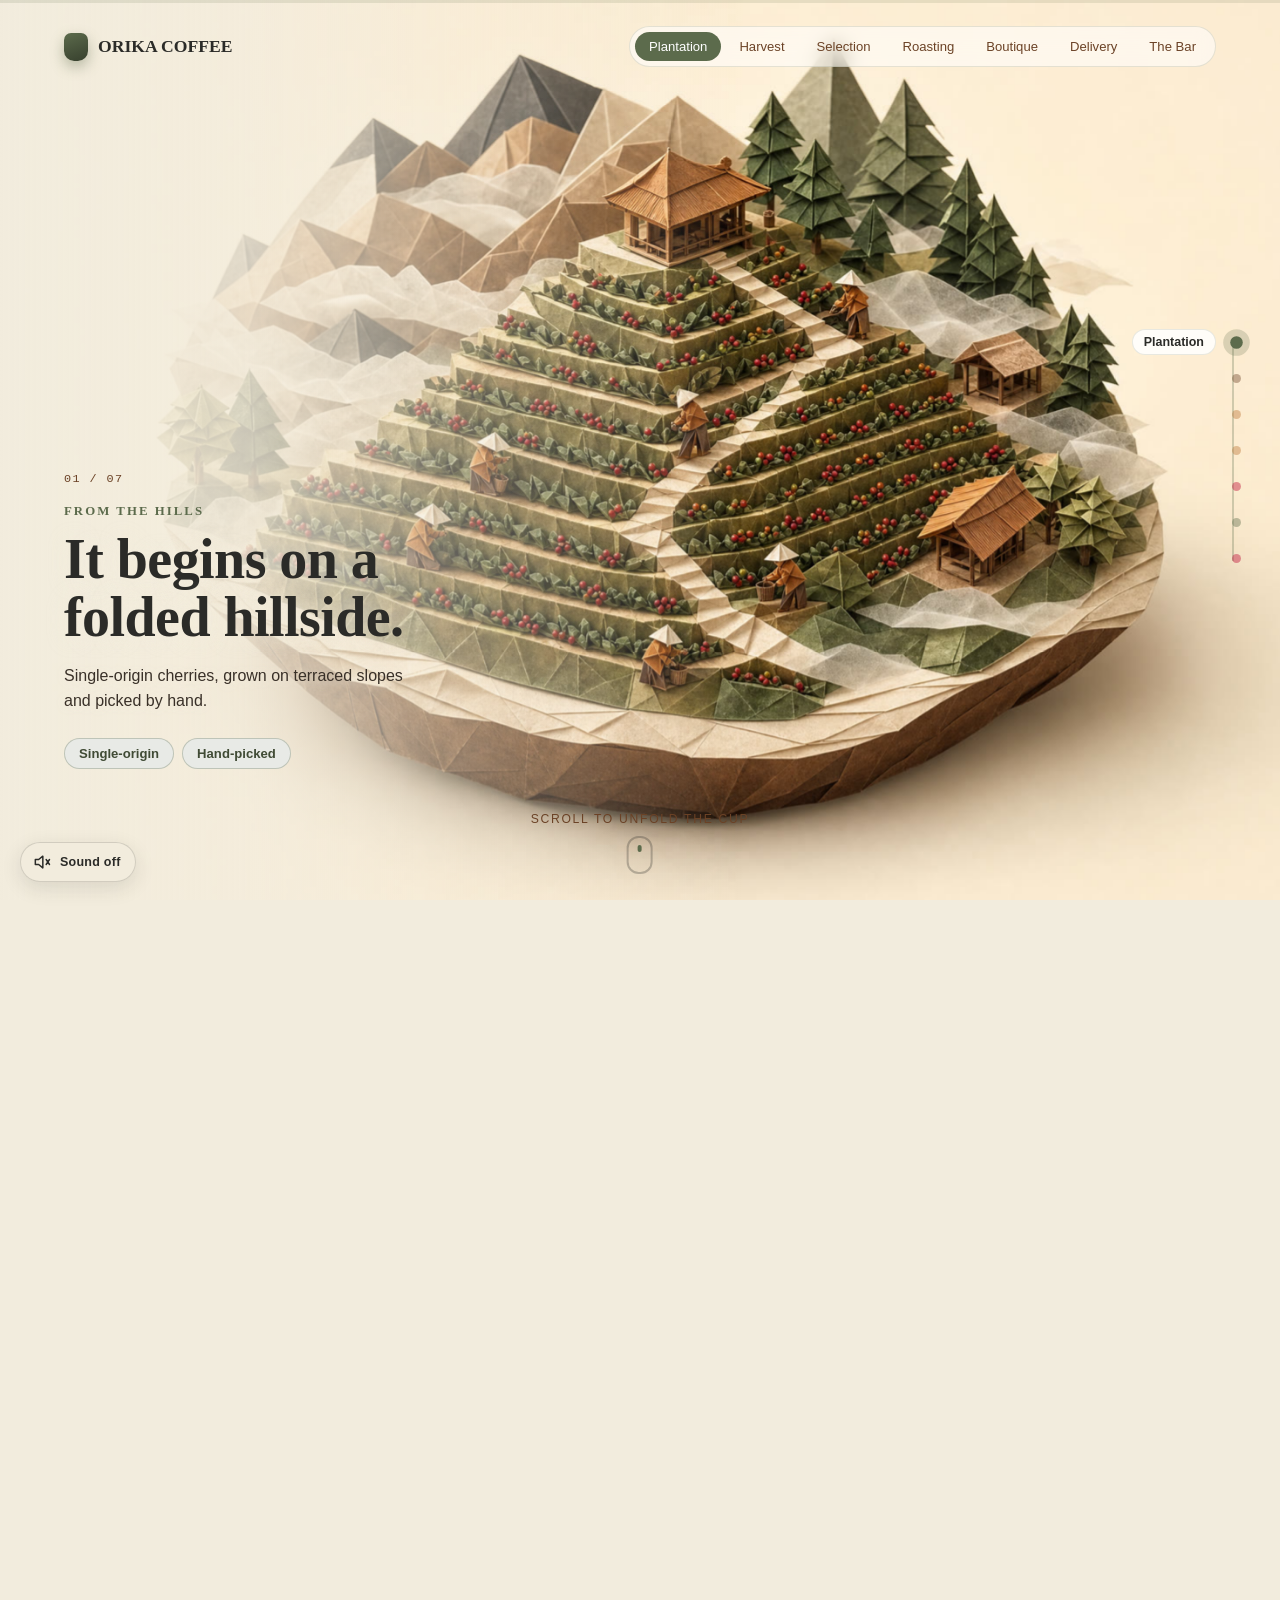
==== index.html @ 5b4b2de7 "ORIKA COFFEE — scroll-driven origami coffee world Scroll-scrubbed camera flight through 7 origami-pa" ====
<!doctype html>
<html lang="en">
<head>
  <meta charset="utf-8" />
  <meta name="viewport" content="width=device-width, initial-scale=1, viewport-fit=cover" />
  <title>ORIKA COFFEE — unfold the cup</title>
  <meta name="description" content="Scroll to fly through the paper world of ORIKA COFFEE — from a folded hillside to the last cup." />
  <style>
    /* Washi-cream theme — matches the scene background so posters sit seamlessly. */
    :root, .sw-root {
      --sw-bg: #F2ECDD;          /* washi cream == scene background */
      --sw-ink: #2B2B28;         /* charcoal sumi */
      --sw-ink-soft: #6B4226;    /* roasted umber, softened for secondary text */
      --sw-accent: #B87333;      /* kissaten copper — per-section accents override */
      --sw-font-display: 'Hiragino Mincho ProN', 'Yu Mincho', Georgia, 'Times New Roman', serif;
      --sw-font-body: -apple-system, BlinkMacSystemFont, 'Segoe UI', Helvetica, Arial, sans-serif;
    }
    html, body { margin: 0; background: var(--sw-bg); }
  </style>
</head>
<body>
  <div id="top"></div>
  <div id="world"></div>

  <script src="scrub-engine.js"></script>
  <script src="audio-layer.js"></script>
  <script>
    mountScrollWorld(document.getElementById('world'), {
      brand: { name: 'ORIKA COFFEE', href: '#top' },
      hint: 'scroll to unfold the cup',
      nav: true,
      atmosphere: true,
      diveScroll: 1.35,
      connScroll: 0.9,
      sections: [
        {
          id: 'plantation', label: 'Plantation',
          still: 'assets/plantation.jpg', clip: 'assets/vid/plantation.mp4',
          accent: '#5C6B4C', scroll: 1.7, linger: 0.4,
          eyebrow: 'From the hills',
          title: 'It begins on a folded hillside.',
          body: 'Single-origin cherries, grown on terraced slopes and picked by hand.',
          tags: ['Single-origin', 'Hand-picked'],
        },
        {
          id: 'harvest', label: 'Harvest',
          still: 'assets/harvest.jpg', clip: 'assets/vid/harvest.mp4',
          accent: '#6B4226',
          eyebrow: 'Harvest & dry',
          title: 'Sun-dried, raked by hand.',
          body: 'Every cherry laid out and turned like a garden, until it is ready.',
          tags: ['Sun-dried', 'Small-batch'],
        },
        {
          id: 'selection', label: 'Selection',
          still: 'assets/selection.jpg', clip: 'assets/vid/selection.mp4',
          accent: '#B87333',
          eyebrow: 'Grain selection',
          title: 'Only the finest beans pass.',
          body: 'Each bean weighed under the loupe; the rest slide quietly away.',
          tags: ['Hand-sorted', 'Graded'],
        },
        {
          id: 'roasting', label: 'Roasting',
          still: 'assets/roasting.jpg', clip: 'assets/vid/roasting.mp4',
          accent: '#B87333',
          eyebrow: 'The roast',
          title: 'Roasted to the first crack.',
          body: 'A copper drum, careful heat, a profile tuned bean by bean.',
          tags: ['Copper-drum', 'Fresh-roasted'],
        },
        {
          id: 'boutique', label: 'Boutique',
          still: 'assets/boutique.jpg', clip: 'assets/vid/boutique.mp4',
          accent: '#BC002D',
          eyebrow: 'The boutique',
          title: 'A small shop in Tokyo.',
          body: 'Weighed to order behind the noren, folded into a crane-marked bag.',
          tags: ['Weighed to order', 'Tokyo'],
        },
        {
          id: 'delivery', label: 'Delivery',
          still: 'assets/delivery.jpg', clip: 'assets/vid/delivery.mp4',
          accent: '#5C6B4C',
          eyebrow: 'To your door',
          title: 'It unfolds at your door.',
          body: 'Carried by hand across the city, still fragrant when it arrives.',
          tags: ['City delivery', 'Fresh daily'],
        },
        {
          id: 'bar', label: 'The Bar',
          still: 'assets/bar.jpg', clip: 'assets/vid/bar.mp4',
          accent: '#BC002D', scroll: 1.9, linger: 0.5,
          eyebrow: 'The last cup',
          title: 'Unfold the cup.',
          body: 'A slow pour-over, blooming open like paper. This is ORIKA.',
          tags: [],
          cta: { primary: { label: 'Find your roast', href: '#top' },
                 secondary: { label: 'Visit the bar', href: '#top' } },
        },
      ],
      connectors: [
        'assets/vid/conn1.mp4',
        'assets/vid/conn2.mp4',
        'assets/vid/conn3.mp4',
        'assets/vid/conn4.mp4',
        'assets/vid/conn5.mp4',
        'assets/vid/conn6.mp4',
      ],
    });

    // Ambient audio: continuous music bed + per-scene soundscape (crossfades with the
    // active section). Muted until the visitor clicks the speaker toggle (autoplay policy).
    mountAudioLayer({
      bed: 'assets/audio/bed.mp3',
      bedVolume: 0.11, sceneVolume: 0.72,
      scenes: [
        { id: 'plantation', src: 'assets/audio/plantation.mp3' },
        { id: 'harvest',    src: 'assets/audio/harvest.mp3' },
        { id: 'selection',  src: 'assets/audio/selection.mp3' },
        { id: 'roasting',   src: 'assets/audio/roasting.mp3' },
        { id: 'boutique',   src: 'assets/audio/boutique.mp3' },
        { id: 'delivery',   src: 'assets/audio/delivery.mp3' },
        { id: 'bar',        src: 'assets/audio/bar.mp3' },
      ],
    });
  </script>
</body>
</html>
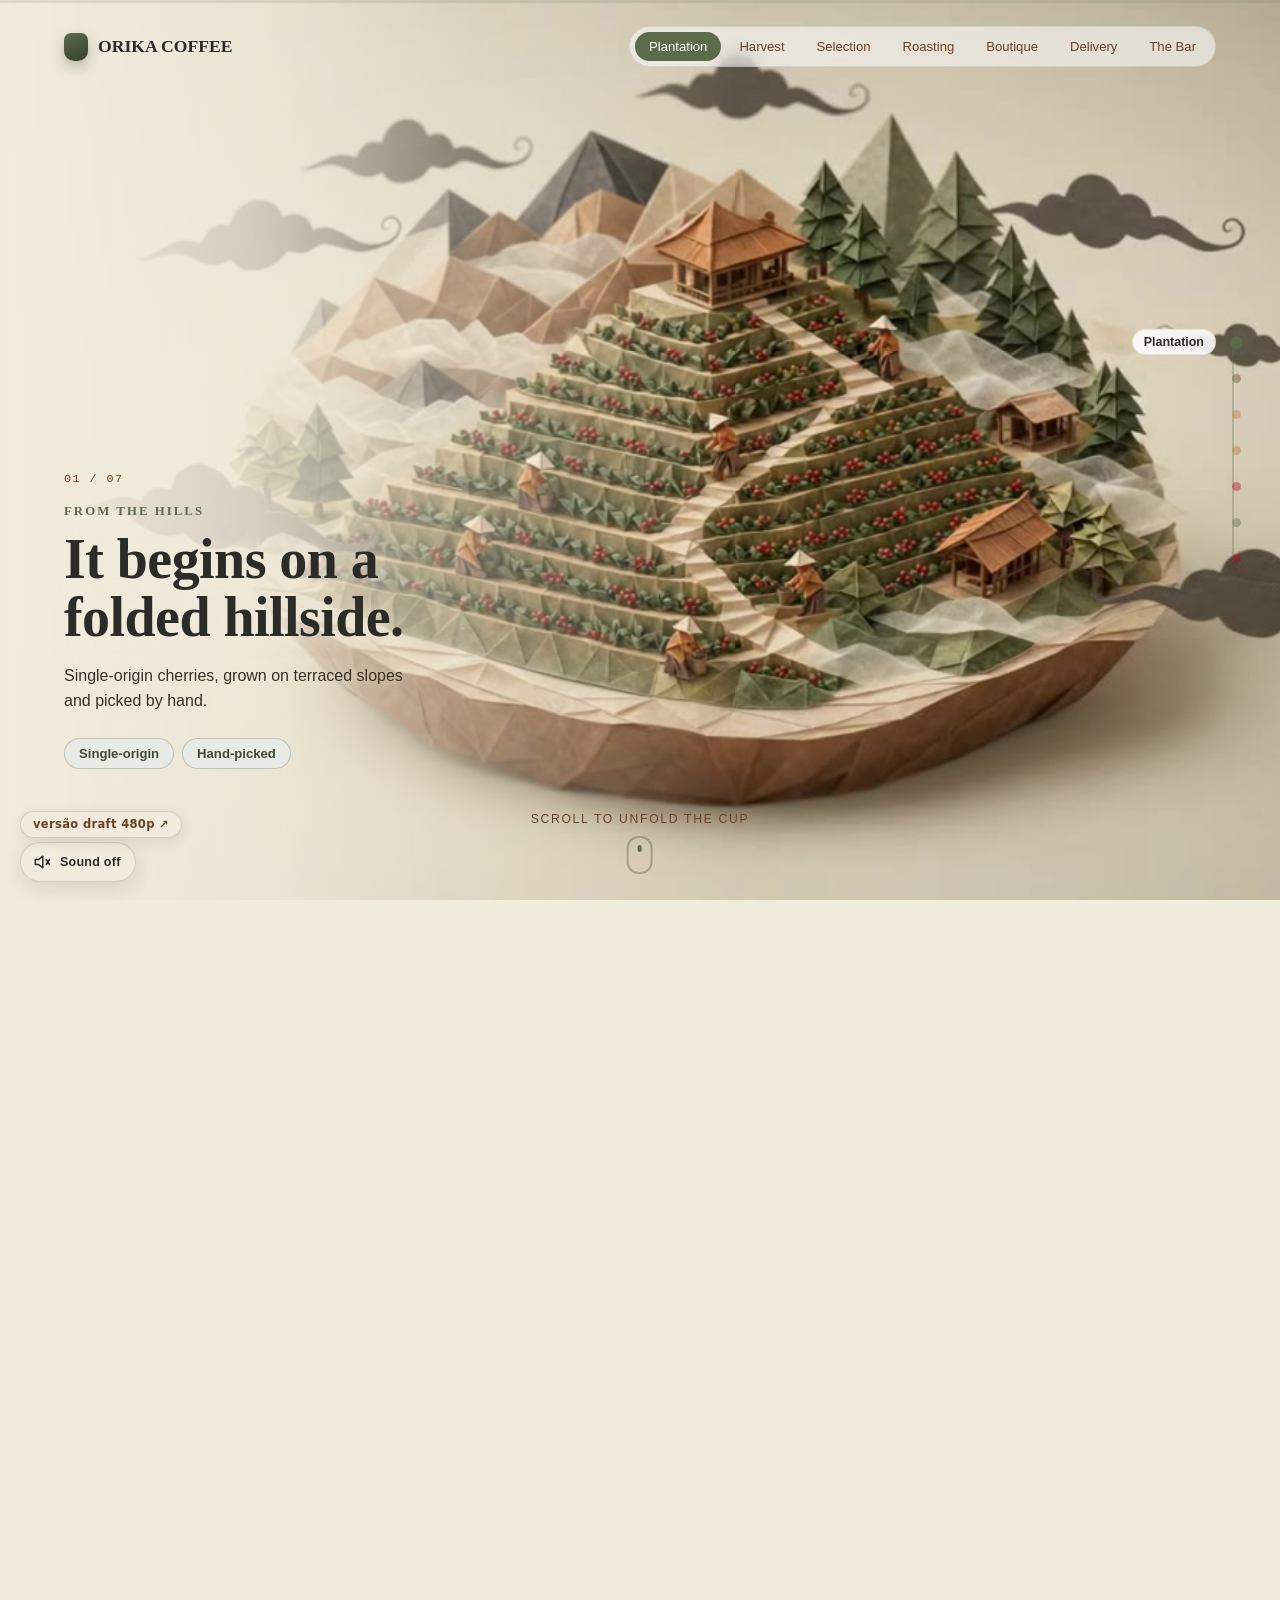
==== commit 181178c9: "Versão Veo 3.1 no root; Higgsfield 480p movida para /draft - 13 clipes re-renderizados no Veo 3.1 (F" ====
--- a/index.html
+++ b/index.html
@@ -31,7 +31,7 @@
       nav: true,
       atmosphere: true,
       diveScroll: 1.35,
-      connScroll: 0.9,
+      connScroll: 1.2,
       sections: [
         {
           id: 'plantation', label: 'Plantation',
@@ -125,5 +125,17 @@
       ],
     });
   </script>
+
+  <a class="sw-verlink" href="/draft" title="Ver a versão de rascunho (Higgsfield 480p)">versão draft 480p&nbsp;↗</a>
+  <style>
+    .sw-verlink{position:fixed;left:20px;bottom:calc(62px + env(safe-area-inset-bottom));z-index:60;
+      font:600 11.5px/1 -apple-system,BlinkMacSystemFont,system-ui,sans-serif;letter-spacing:.03em;
+      text-decoration:none;color:#6B4226;background:color-mix(in srgb,#F2ECDD 82%,transparent);
+      -webkit-backdrop-filter:blur(8px);backdrop-filter:blur(8px);padding:7px 12px;border-radius:999px;
+      border:1px solid color-mix(in srgb,#6B4226 20%,transparent);box-shadow:0 4px 14px rgba(43,43,40,.10);
+      transition:transform .15s ease,background .2s ease;}
+    .sw-verlink:hover{transform:translateY(-1px);background:color-mix(in srgb,#F2ECDD 95%,transparent);}
+    @media (max-width:860px){ .sw-verlink{bottom:calc(64px + env(safe-area-inset-bottom));} }
+  </style>
 </body>
 </html>
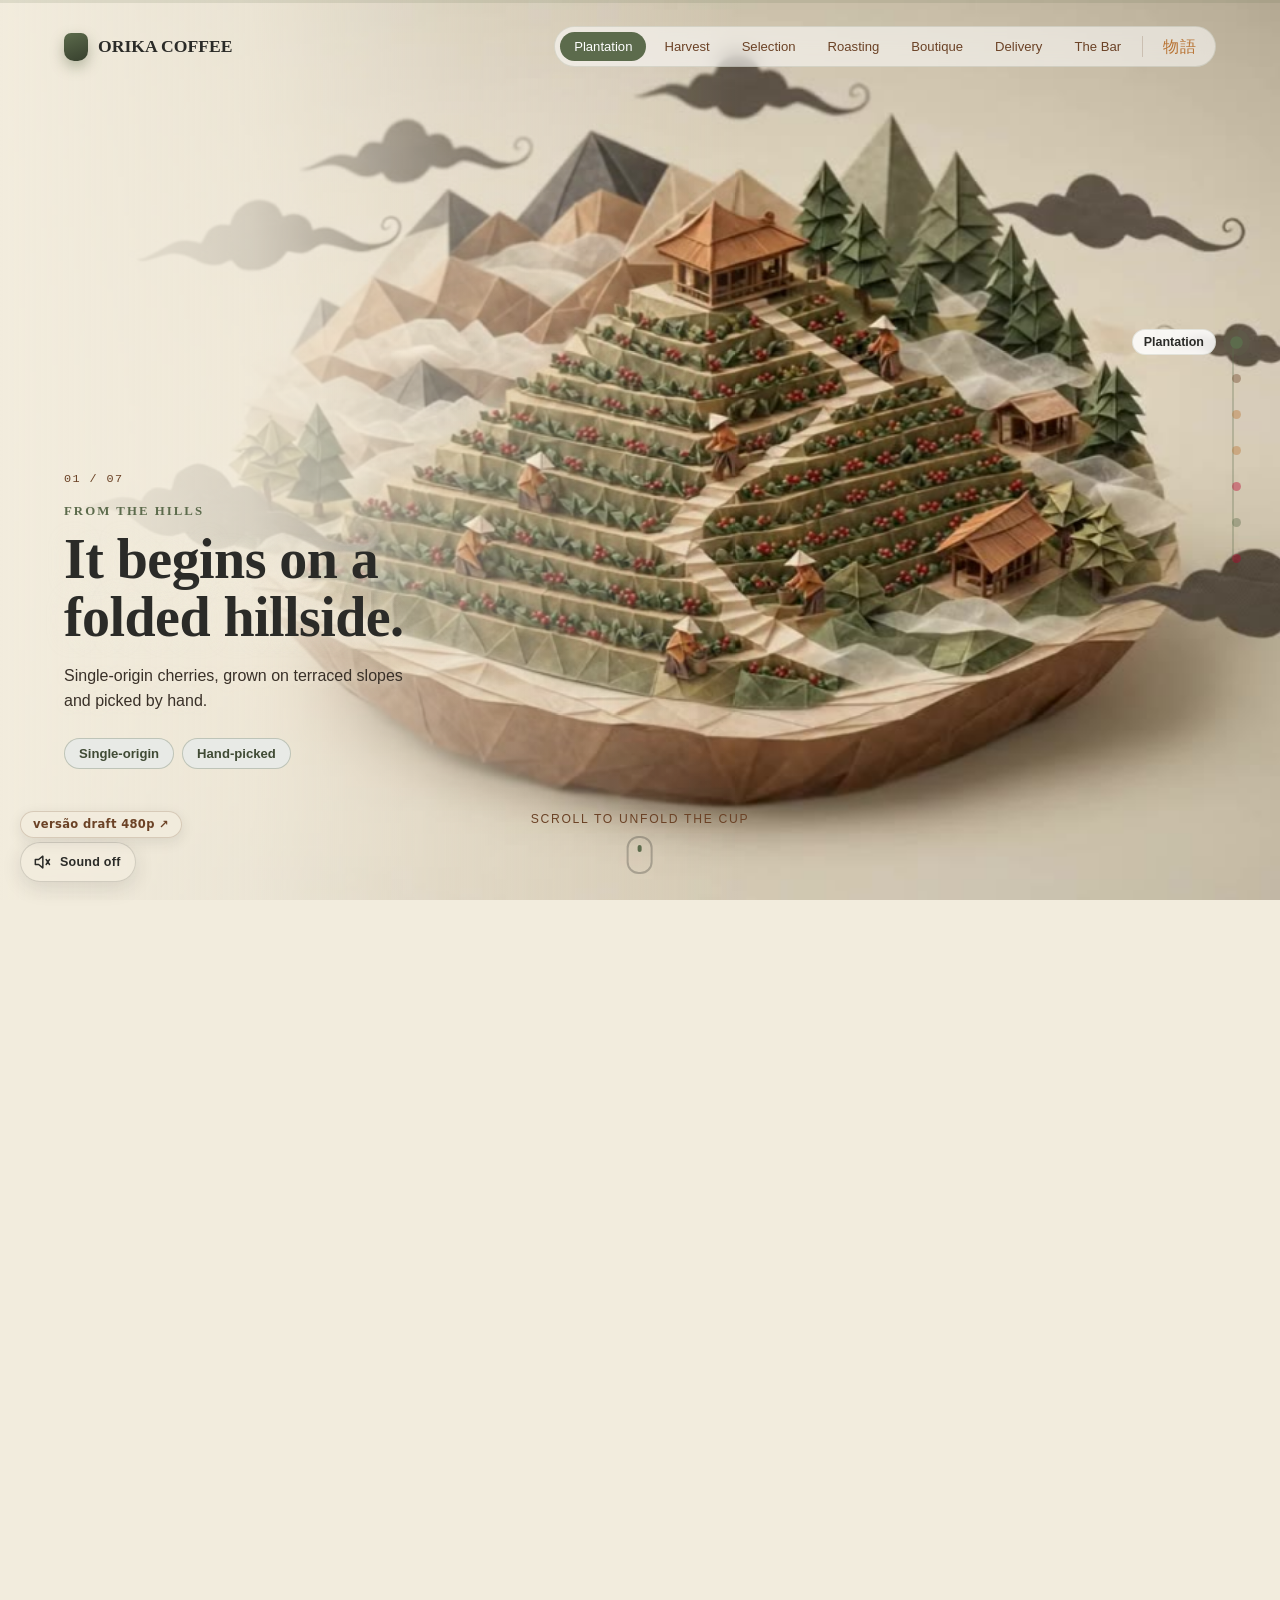
==== commit 3b455b4b: "Adiciona link 物語 (Brand Story) ao fim da nav da experiencia - Anexado por fora do motor, com classe " ====
--- a/index.html
+++ b/index.html
@@ -35,7 +35,7 @@
       sections: [
         {
           id: 'plantation', label: 'Plantation',
-          still: 'assets/plantation.jpg', clip: 'assets/vid/plantation.mp4',
+          still: 'assets/plantation.jpg?v=veo1', clip: 'assets/vid/plantation.mp4?v=veo1',
           accent: '#5C6B4C', scroll: 1.7, linger: 0.4,
           eyebrow: 'From the hills',
           title: 'It begins on a folded hillside.',
@@ -44,7 +44,7 @@
         },
         {
           id: 'harvest', label: 'Harvest',
-          still: 'assets/harvest.jpg', clip: 'assets/vid/harvest.mp4',
+          still: 'assets/harvest.jpg?v=veo1', clip: 'assets/vid/harvest.mp4?v=veo1',
           accent: '#6B4226',
           eyebrow: 'Harvest & dry',
           title: 'Sun-dried, raked by hand.',
@@ -53,7 +53,7 @@
         },
         {
           id: 'selection', label: 'Selection',
-          still: 'assets/selection.jpg', clip: 'assets/vid/selection.mp4',
+          still: 'assets/selection.jpg?v=veo1', clip: 'assets/vid/selection.mp4?v=veo1',
           accent: '#B87333',
           eyebrow: 'Grain selection',
           title: 'Only the finest beans pass.',
@@ -62,7 +62,7 @@
         },
         {
           id: 'roasting', label: 'Roasting',
-          still: 'assets/roasting.jpg', clip: 'assets/vid/roasting.mp4',
+          still: 'assets/roasting.jpg?v=veo1', clip: 'assets/vid/roasting.mp4?v=veo1',
           accent: '#B87333',
           eyebrow: 'The roast',
           title: 'Roasted to the first crack.',
@@ -71,7 +71,7 @@
         },
         {
           id: 'boutique', label: 'Boutique',
-          still: 'assets/boutique.jpg', clip: 'assets/vid/boutique.mp4',
+          still: 'assets/boutique.jpg?v=veo1', clip: 'assets/vid/boutique.mp4?v=veo1',
           accent: '#BC002D',
           eyebrow: 'The boutique',
           title: 'A small shop in Tokyo.',
@@ -80,7 +80,7 @@
         },
         {
           id: 'delivery', label: 'Delivery',
-          still: 'assets/delivery.jpg', clip: 'assets/vid/delivery.mp4',
+          still: 'assets/delivery.jpg?v=veo1', clip: 'assets/vid/delivery.mp4?v=veo1',
           accent: '#5C6B4C',
           eyebrow: 'To your door',
           title: 'It unfolds at your door.',
@@ -89,7 +89,7 @@
         },
         {
           id: 'bar', label: 'The Bar',
-          still: 'assets/bar.jpg', clip: 'assets/vid/bar.mp4',
+          still: 'assets/bar.jpg?v=veo1', clip: 'assets/vid/bar.mp4?v=veo1',
           accent: '#BC002D', scroll: 1.9, linger: 0.5,
           eyebrow: 'The last cup',
           title: 'Unfold the cup.',
@@ -100,33 +100,51 @@
         },
       ],
       connectors: [
-        'assets/vid/conn1.mp4',
-        'assets/vid/conn2.mp4',
-        'assets/vid/conn3.mp4',
-        'assets/vid/conn4.mp4',
-        'assets/vid/conn5.mp4',
-        'assets/vid/conn6.mp4',
+        'assets/vid/conn1.mp4?v=veo1',
+        'assets/vid/conn2.mp4?v=veo1',
+        'assets/vid/conn3.mp4?v=veo1',
+        'assets/vid/conn4.mp4?v=veo1',
+        'assets/vid/conn5.mp4?v=veo1',
+        'assets/vid/conn6.mp4?v=veo1',
       ],
     });
 
     // Ambient audio: continuous music bed + per-scene soundscape (crossfades with the
     // active section). Muted until the visitor clicks the speaker toggle (autoplay policy).
     mountAudioLayer({
-      bed: 'assets/audio/bed.mp3',
+      bed: 'assets/audio/bed.mp3?v=veo1',
       bedVolume: 0.11, sceneVolume: 0.72,
       scenes: [
-        { id: 'plantation', src: 'assets/audio/plantation.mp3' },
-        { id: 'harvest',    src: 'assets/audio/harvest.mp3' },
-        { id: 'selection',  src: 'assets/audio/selection.mp3' },
-        { id: 'roasting',   src: 'assets/audio/roasting.mp3' },
-        { id: 'boutique',   src: 'assets/audio/boutique.mp3' },
-        { id: 'delivery',   src: 'assets/audio/delivery.mp3' },
-        { id: 'bar',        src: 'assets/audio/bar.mp3' },
+        { id: 'plantation', src: 'assets/audio/plantation.mp3?v=veo1' },
+        { id: 'harvest',    src: 'assets/audio/harvest.mp3?v=veo1' },
+        { id: 'selection',  src: 'assets/audio/selection.mp3?v=veo1' },
+        { id: 'roasting',   src: 'assets/audio/roasting.mp3?v=veo1' },
+        { id: 'boutique',   src: 'assets/audio/boutique.mp3?v=veo1' },
+        { id: 'delivery',   src: 'assets/audio/delivery.mp3?v=veo1' },
+        { id: 'bar',        src: 'assets/audio/bar.mp3?v=veo1' },
       ],
     });
+
+    /* Link para a Brand Story no fim da nav do motor. Anexado por fora — usa uma
+       classe própria (NÃO .sw-nav__item) para não entrar na contagem de seções
+       ativas que o motor faz por índice. */
+    (function () {
+      var nav = document.querySelector('.sw-nav');
+      if (!nav) return;
+      var sep = document.createElement('span');
+      sep.className = 'sw-navsep';
+      var a = document.createElement('a');
+      a.className = 'sw-storylink';
+      a.href = '/story/';
+      a.textContent = '物語';
+      a.title = 'Brand Story — a história da ORIKA';
+      a.setAttribute('aria-label', 'Brand Story');
+      nav.appendChild(sep);
+      nav.appendChild(a);
+    })();
   </script>
 
-  <a class="sw-verlink" href="/draft" title="Ver a versão de rascunho (Higgsfield 480p)">versão draft 480p&nbsp;↗</a>
+  <a class="sw-verlink" href="/draft/" title="Ver a versão de rascunho (Higgsfield 480p)">versão draft 480p&nbsp;↗</a>
   <style>
     .sw-verlink{position:fixed;left:20px;bottom:calc(62px + env(safe-area-inset-bottom));z-index:60;
       font:600 11.5px/1 -apple-system,BlinkMacSystemFont,system-ui,sans-serif;letter-spacing:.03em;
@@ -136,6 +154,18 @@
       transition:transform .15s ease,background .2s ease;}
     .sw-verlink:hover{transform:translateY(-1px);background:color-mix(in srgb,#F2ECDD 95%,transparent);}
     @media (max-width:860px){ .sw-verlink{bottom:calc(64px + env(safe-area-inset-bottom));} }
+
+    /* Separador + link 物語 (Brand Story) no fim da nav */
+    .sw-navsep{width:1px;align-self:stretch;margin:4px 3px;
+      background:color-mix(in srgb,#6B4226 20%,transparent);}
+    .sw-storylink{display:inline-flex;align-items:center;justify-content:center;
+      font-family:'Hiragino Mincho ProN','Yu Mincho',Georgia,serif;
+      font-size:1rem;line-height:1;letter-spacing:.06em;
+      color:#B87333;text-decoration:none;padding:6px 13px;border-radius:999px;
+      transition:background .25s ease,color .25s ease,transform .2s ease;}
+    .sw-storylink:hover{background:color-mix(in srgb,#B87333 15%,transparent);
+      color:#8A5A38;transform:translateY(-1px);}
+    .sw-storylink:focus-visible{outline:none;box-shadow:0 0 0 3px rgba(184,115,51,.45);}
   </style>
 </body>
 </html>
